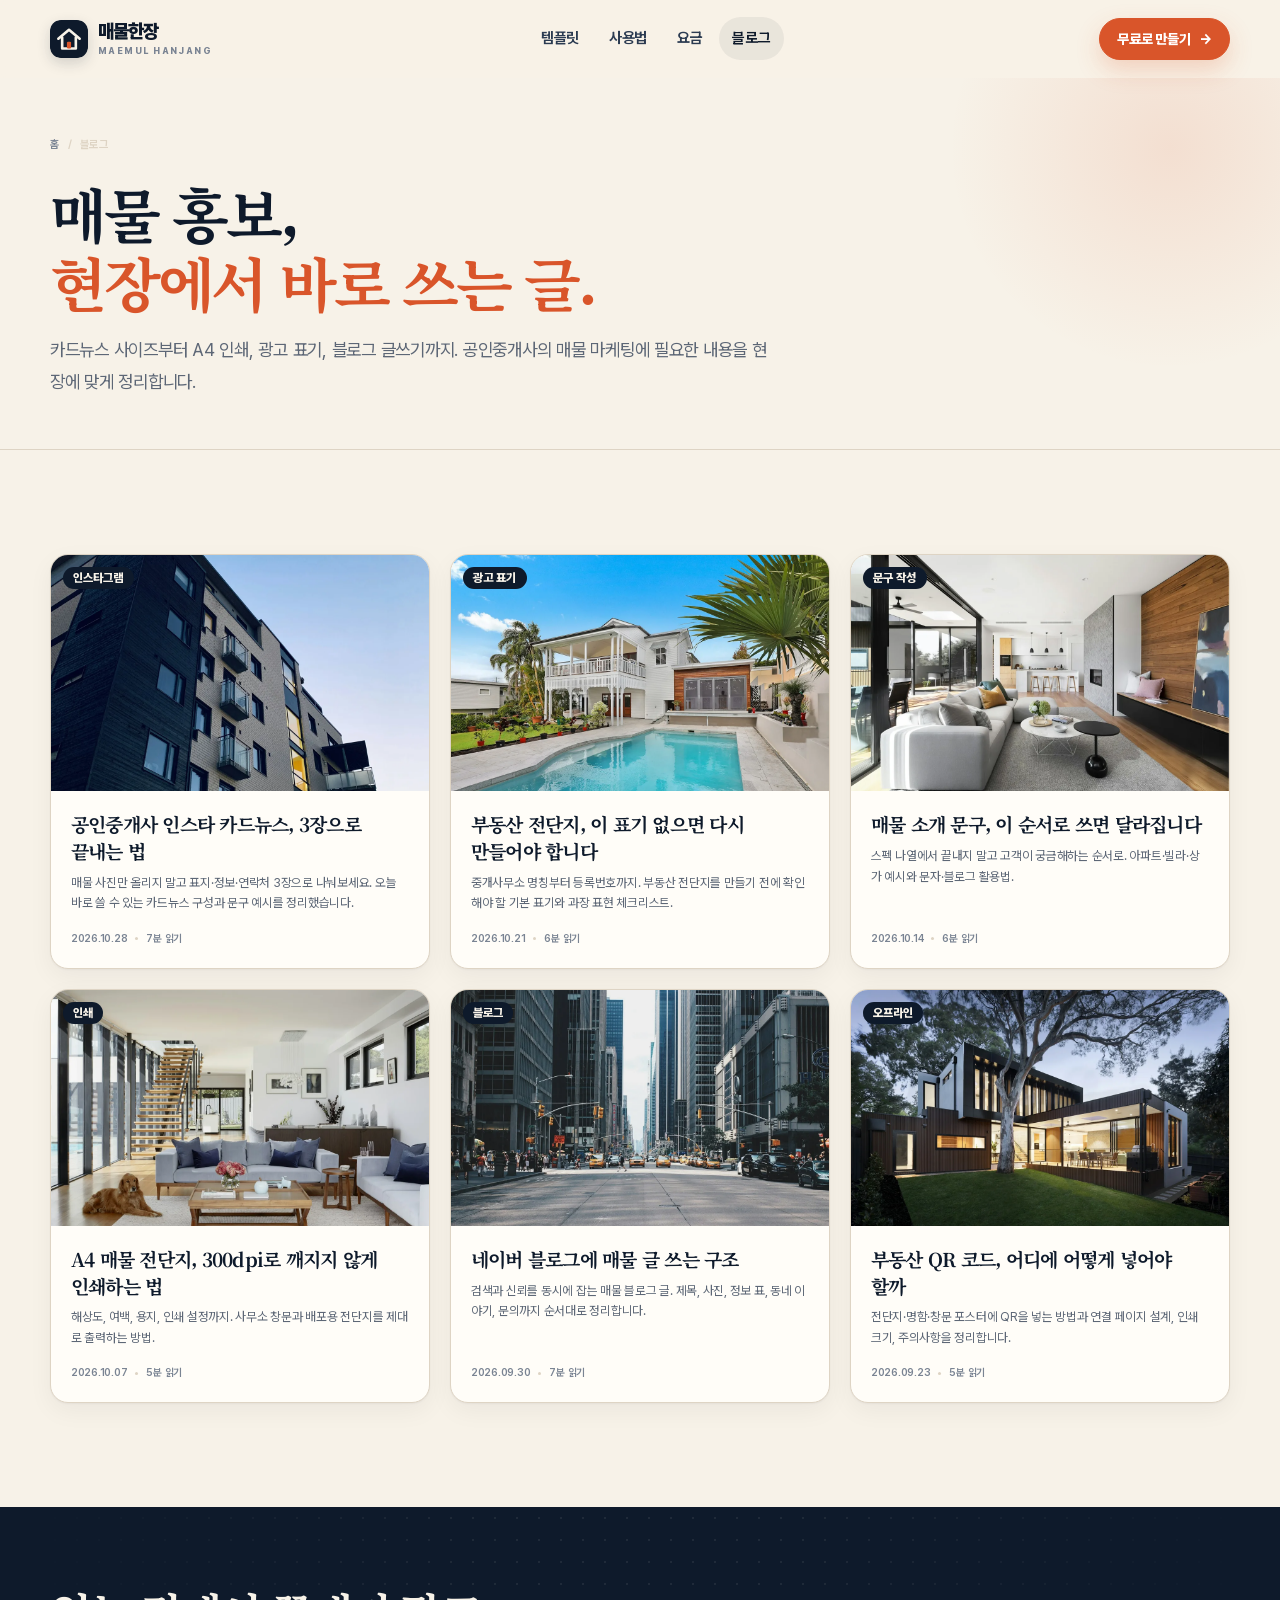
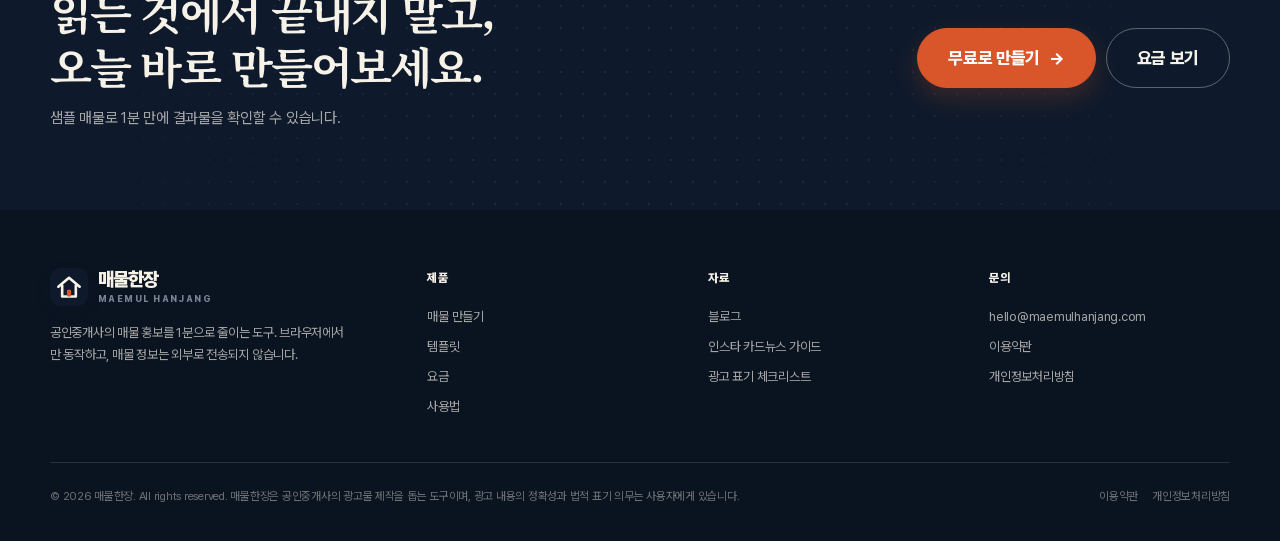
==== blog/index.html @ 99cc6ec6 "Launch Maemul Hanjang MVP: studio, templates, pricing, blog, operations" ====
<!DOCTYPE html>
<html lang="ko">
<head>
  <meta charset="utf-8">
  <meta name="viewport" content="width=device-width, initial-scale=1">
  <title>블로그 | 매물한장 — 매물 홍보·전단지·카드뉴스 가이드</title>
  <meta name="description" content="공인중개사를 위한 매물 카드뉴스, A4 전단지, 블로그 글쓰기, 광고 표기 가이드를 정리합니다.">
  <meta name="robots" content="index,follow">
  <link rel="canonical" href="https://maemulhanjang.com/blog/">
  <meta property="og:type" content="website">
  <meta property="og:locale" content="ko_KR">
  <meta property="og:site_name" content="매물한장">
  <meta property="og:title" content="블로그 | 매물한장 — 매물 홍보·전단지·카드뉴스 가이드">
  <meta property="og:description" content="공인중개사를 위한 매물 카드뉴스, A4 전단지, 블로그 글쓰기, 광고 표기 가이드를 정리합니다.">
  <meta property="og:url" content="https://maemulhanjang.com/blog/">
  <meta property="og:image" content="https://maemulhanjang.com/assets/img/og.png">
  <meta name="twitter:card" content="summary_large_image">
  <meta name="twitter:title" content="블로그 | 매물한장 — 매물 홍보·전단지·카드뉴스 가이드">
  <meta name="twitter:description" content="공인중개사를 위한 매물 카드뉴스, A4 전단지, 블로그 글쓰기, 광고 표기 가이드를 정리합니다.">
  <meta name="twitter:image" content="https://maemulhanjang.com/assets/img/og.png">
  <meta name="theme-color" content="#0e1a2b">
  <link rel="icon" href="../assets/img/favicon.svg" type="image/svg+xml">
  <link rel="preload" href="../assets/fonts/PretendardVariable.woff2" as="font" type="font/woff2" crossorigin>
  <link rel="preconnect" href="https://fonts.googleapis.com">
  <link rel="preconnect" href="https://fonts.gstatic.com" crossorigin>
  <link href="https://fonts.googleapis.com/css2?family=Noto+Serif+KR:wght@500;600;700;900&display=swap" rel="stylesheet">
  <link rel="stylesheet" href="../assets/css/site.css?v=20261105e">
</head>
<body>
  <a class="skip-link" href="#main">본문으로 바로가기</a>
  <header class="site-header">
    <div class="wrap nav">
      <a class="brand" href="../index.html" aria-label="매물한장 홈">
        <img class="brand-mark" src="../assets/img/logo-mark.svg" alt="" width="38" height="38">
        <span class="brand-word"><strong>매물한장</strong><span>MAEMUL HANJANG</span></span>
      </a>
      <nav class="nav-links" aria-label="주요 메뉴"><a href="../templates.html">템플릿</a>
<a href="../guide.html">사용법</a>
<a href="../pricing.html">요금</a>
<a href="../blog/index.html" aria-current="page">블로그</a></nav>
      <div class="nav-actions">
        <a class="btn btn-primary btn-sm" href="../app.html">무료로 만들기 <span class="arrow">→</span></a>
        <button class="nav-toggle" type="button" aria-label="메뉴 열기" aria-expanded="false" aria-controls="mobile-menu"><span></span><span></span></button>
      </div>
    </div>
  </header>
  <div class="mobile-menu" id="mobile-menu">
    <a href="../templates.html">템플릿 <span>→</span></a>
    <a href="../guide.html">사용법 <span>→</span></a>
    <a href="../pricing.html">요금 <span>→</span></a>
    <a href="../blog/index.html">블로그 <span>→</span></a>
    <a class="btn btn-primary" href="../app.html">무료로 만들기 <span class="arrow">→</span></a>
  </div>
  <main id="main">
    <section class="page-hero">
      <div class="wrap">
        <nav class="breadcrumbs" aria-label="현재 위치"><a href="../index.html">홈</a><span>/</span><span>블로그</span></nav>
        <h1>매물 홍보,<br><em>현장에서 바로 쓰는 글.</em></h1>
        <p class="lead">카드뉴스 사이즈부터 A4 인쇄, 광고 표기, 블로그 글쓰기까지. 공인중개사의 매물 마케팅에 필요한 내용을 현장에 맞게 정리합니다.</p>
      </div>
    </section>
    <section class="section">
      <div class="wrap">
        <div class="post-grid">
        <a class="post-card" href="realtor-instagram-cardnews.html">
          <div class="post-thumb">
            <img src="../assets/img/blog/apartment-1.webp" alt="공인중개사 인스타 카드뉴스, 3장으로 끝내는 법" loading="lazy">
            <span class="badge badge--ink">인스타그램</span>
          </div>
          <div class="post-body">
            <h2>공인중개사 인스타 카드뉴스, 3장으로 끝내는 법</h2>
            <p>매물 사진만 올리지 말고 표지·정보·연락처 3장으로 나눠보세요. 오늘 바로 쓸 수 있는 카드뉴스 구성과 문구 예시를 정리했습니다.</p>
            <div class="post-meta"><span>2026.10.28</span><i></i><span>7분 읽기</span></div>
          </div>
        </a>
        <a class="post-card" href="flyer-required-disclosures.html">
          <div class="post-thumb">
            <img src="../assets/img/blog/house-1.webp" alt="부동산 전단지, 이 표기 없으면 다시 만들어야 합니다" loading="lazy">
            <span class="badge badge--ink">광고 표기</span>
          </div>
          <div class="post-body">
            <h2>부동산 전단지, 이 표기 없으면 다시 만들어야 합니다</h2>
            <p>중개사무소 명칭부터 등록번호까지. 부동산 전단지를 만들기 전에 확인해야 할 기본 표기와 과장 표현 체크리스트.</p>
            <div class="post-meta"><span>2026.10.21</span><i></i><span>6분 읽기</span></div>
          </div>
        </a>
        <a class="post-card" href="listing-copy-guide.html">
          <div class="post-thumb">
            <img src="../assets/img/blog/bedroom-1.webp" alt="매물 소개 문구, 이 순서로 쓰면 달라집니다" loading="lazy">
            <span class="badge badge--ink">문구 작성</span>
          </div>
          <div class="post-body">
            <h2>매물 소개 문구, 이 순서로 쓰면 달라집니다</h2>
            <p>스펙 나열에서 끝내지 말고 고객이 궁금해하는 순서로. 아파트·빌라·상가 예시와 문자·블로그 활용법.</p>
            <div class="post-meta"><span>2026.10.14</span><i></i><span>6분 읽기</span></div>
          </div>
        </a>
        <a class="post-card" href="a4-flyer-print-guide.html">
          <div class="post-thumb">
            <img src="../assets/img/blog/kitchen-1.webp" alt="A4 매물 전단지, 300dpi로 깨지지 않게 인쇄하는 법" loading="lazy">
            <span class="badge badge--ink">인쇄</span>
          </div>
          <div class="post-body">
            <h2>A4 매물 전단지, 300dpi로 깨지지 않게 인쇄하는 법</h2>
            <p>해상도, 여백, 용지, 인쇄 설정까지. 사무소 창문과 배포용 전단지를 제대로 출력하는 방법.</p>
            <div class="post-meta"><span>2026.10.07</span><i></i><span>5분 읽기</span></div>
          </div>
        </a>
        <a class="post-card" href="naver-blog-listing-post.html">
          <div class="post-thumb">
            <img src="../assets/img/blog/city-1.webp" alt="네이버 블로그에 매물 글 쓰는 구조" loading="lazy">
            <span class="badge badge--ink">블로그</span>
          </div>
          <div class="post-body">
            <h2>네이버 블로그에 매물 글 쓰는 구조</h2>
            <p>검색과 신뢰를 동시에 잡는 매물 블로그 글. 제목, 사진, 정보 표, 동네 이야기, 문의까지 순서대로 정리합니다.</p>
            <div class="post-meta"><span>2026.09.30</span><i></i><span>7분 읽기</span></div>
          </div>
        </a>
        <a class="post-card" href="qr-code-real-estate.html">
          <div class="post-thumb">
            <img src="../assets/img/blog/living-1.webp" alt="부동산 QR 코드, 어디에 어떻게 넣어야 할까" loading="lazy">
            <span class="badge badge--ink">오프라인</span>
          </div>
          <div class="post-body">
            <h2>부동산 QR 코드, 어디에 어떻게 넣어야 할까</h2>
            <p>전단지·명함·창문 포스터에 QR을 넣는 방법과 연결 페이지 설계, 인쇄 크기, 주의사항을 정리합니다.</p>
            <div class="post-meta"><span>2026.09.23</span><i></i><span>5분 읽기</span></div>
          </div>
        </a>
        </div>
      </div>
    </section>
    <section class="cta-band">
      <div class="wrap cta-inner">
        <div><h2>읽는 것에서 끝내지 말고,<br>오늘 바로 만들어보세요.</h2><p>샘플 매물로 1분 만에 결과물을 확인할 수 있습니다.</p></div>
        <div class="cta-actions"><a class="btn btn-primary btn-lg" href="../app.html">무료로 만들기 <span class="arrow">→</span></a><a class="btn btn-outline-light btn-lg" href="../pricing.html">요금 보기</a></div>
      </div>
    </section>
  </main>
  <footer class="site-footer">
    <div class="wrap">
      <div class="footer-top">
        <div class="footer-brand">
          <a class="brand" href="../index.html" aria-label="매물한장 홈">
            <img class="brand-mark" src="../assets/img/logo-mark.svg" alt="" width="38" height="38">
            <span class="brand-word"><strong style="color:var(--paper)">매물한장</strong><span>MAEMUL HANJANG</span></span>
          </a>
          <p>공인중개사의 매물 홍보를 1분으로 줄이는 도구. 브라우저에서만 동작하고, 매물 정보는 외부로 전송되지 않습니다.</p>
        </div>
        <div class="footer-col"><h4>제품</h4><a href="../app.html">매물 만들기</a><a href="../templates.html">템플릿</a><a href="../pricing.html">요금</a><a href="../guide.html">사용법</a></div>
        <div class="footer-col"><h4>자료</h4><a href="../blog/index.html">블로그</a><a href="../blog/realtor-instagram-cardnews.html">인스타 카드뉴스 가이드</a><a href="../blog/flyer-required-disclosures.html">광고 표기 체크리스트</a></div>
        <div class="footer-col"><h4>문의</h4><a href="mailto:hello@maemulhanjang.com" data-contact-email data-contact-text>hello@maemulhanjang.com</a><a href="../legal/terms.html">이용약관</a><a href="../legal/privacy.html">개인정보처리방침</a></div>
      </div>
      <div class="footer-bottom">
        <p>© <span data-year>2026</span> 매물한장. All rights reserved. 매물한장은 공인중개사의 광고물 제작을 돕는 도구이며, 광고 내용의 정확성과 법적 표기 의무는 사용자에게 있습니다.</p>
        <div class="footer-legal"><a href="../legal/terms.html">이용약관</a><a href="../legal/privacy.html">개인정보처리방침</a></div>
      </div>
    </div>
  </footer>
  <script src="../assets/js/config.js?v=20261105e"></script>
  <script src="../assets/js/common.js?v=20261105e"></script>
  <script type="application/ld+json">{"@context": "https://schema.org", "@type": "Blog", "name": "매물한장 블로그", "url": "https://maemulhanjang.com/blog/", "description": "공인중개사를 위한 매물 홍보·전단지·카드뉴스·블로그 마케팅 가이드"}</script>
</body>
</html>
---- assets/css/site.css ----
/* ==========================================================================
   매물한장 — site design system
   ========================================================================== */

@font-face {
  font-family: "Pretendard";
  src: url("../fonts/PretendardVariable.woff2") format("woff2");
  font-weight: 45 920;
  font-style: normal;
  font-display: swap;
}

:root {
  --paper: #f7f2e8;
  --paper-2: #efe7d8;
  --paper-3: #e7dcc9;
  --ink: #0e1a2b;
  --ink-2: #1b2a3e;
  --ink-3: #2b3b51;
  --muted: #5d6776;
  --muted-2: #7a8493;
  --line: #ded4c4;
  --line-dark: rgba(255, 255, 255, 0.14);
  --white: #fffdf8;
  --accent: #d9552a;
  --accent-dark: #b83f1a;
  --accent-soft: #f6d9cc;
  --gold: #c99a3e;
  --green: #2f5d50;
  --blue: #2f5d8c;
  --radius: 18px;
  --radius-lg: 28px;
  --shadow-sm: 0 1px 2px rgba(14, 26, 43, 0.04), 0 8px 24px rgba(14, 26, 43, 0.05);
  --shadow-md: 0 18px 50px rgba(14, 26, 43, 0.1);
  --shadow-lg: 0 30px 80px rgba(14, 26, 43, 0.18);
  --font-sans: Pretendard, -apple-system, BlinkMacSystemFont, "Malgun Gothic",
    "Apple SD Gothic Neo", "Segoe UI", sans-serif;
  --font-serif: "Noto Serif KR", "Nanum Myeongjo", "AppleMyungjo", "Batang", serif;
  --wrap: 1180px;
  --nav-h: 78px;
}

*,
*::before,
*::after {
  box-sizing: border-box;
}

html {
  scroll-behavior: smooth;
  -webkit-text-size-adjust: 100%;
}

body {
  margin: 0;
  background: var(--paper);
  color: var(--ink);
  font-family: var(--font-sans);
  font-size: 17px;
  line-height: 1.7;
  letter-spacing: -0.015em;
  -webkit-font-smoothing: antialiased;
  text-rendering: optimizeLegibility;
}

body.no-scroll {
  overflow: hidden;
}

img,
svg {
  display: block;
  max-width: 100%;
}

a {
  color: inherit;
  text-decoration: none;
}

button,
input,
select,
textarea {
  font: inherit;
  color: inherit;
}

button {
  cursor: pointer;
}

h1,
h2,
h3,
h4,
p,
ul,
ol,
figure {
  margin: 0;
}

ul,
ol {
  padding: 0;
  list-style: none;
}

::selection {
  background: var(--ink);
  color: var(--paper);
}

:focus-visible {
  outline: 3px solid var(--accent);
  outline-offset: 3px;
}

.skip-link {
  position: absolute;
  left: 16px;
  top: -100px;
  z-index: 999;
  padding: 12px 18px;
  background: var(--ink);
  color: var(--white);
  border-radius: 999px;
}

.skip-link:focus {
  top: 16px;
}

/* --------------------------------------------------------------------------
   Layout
   -------------------------------------------------------------------------- */

.wrap {
  width: min(calc(100% - 48px), var(--wrap));
  margin-inline: auto;
}

.section {
  padding: 104px 0;
  position: relative;
}

.section--tight {
  padding: 72px 0;
}

.section--white {
  background: var(--white);
  border-block: 1px solid var(--line);
}

.section--ink {
  background: var(--ink);
  color: var(--paper);
}

.section--paper2 {
  background: var(--paper-2);
}

.section-head {
  max-width: 760px;
  margin-bottom: 54px;
}

.section-head--center {
  margin-inline: auto;
  text-align: center;
}

.kicker {
  display: inline-flex;
  align-items: center;
  gap: 9px;
  margin-bottom: 18px;
  color: var(--accent);
  font-size: 13px;
  font-weight: 800;
  letter-spacing: 0.14em;
  text-transform: uppercase;
}

.kicker::before {
  content: "";
  width: 22px;
  height: 2px;
  background: currentColor;
}

.section--ink .kicker {
  color: #f0a07e;
}

.display {
  font-family: var(--font-serif);
  font-size: clamp(34px, 4vw, 52px);
  font-weight: 700;
  line-height: 1.22;
  letter-spacing: -0.045em;
}

.display em {
  color: var(--accent);
  font-style: normal;
}

.section--ink .display em {
  color: #f0a07e;
}

.lead {
  margin-top: 20px;
  color: var(--muted);
  font-size: clamp(16px, 1.4vw, 19px);
  line-height: 1.75;
}

.section--ink .lead {
  color: rgba(247, 242, 232, 0.72);
}

.micro {
  font-size: 13px;
  color: var(--muted-2);
  line-height: 1.6;
}

/* --------------------------------------------------------------------------
   Buttons & badges
   -------------------------------------------------------------------------- */

.btn {
  display: inline-flex;
  align-items: center;
  justify-content: center;
  gap: 9px;
  min-height: 52px;
  padding: 0 24px;
  border: 1.5px solid transparent;
  border-radius: 999px;
  background: transparent;
  color: var(--ink);
  font-size: 16px;
  font-weight: 800;
  letter-spacing: -0.02em;
  line-height: 1;
  transition: transform 0.18s ease, background 0.18s ease, border-color 0.18s ease,
    color 0.18s ease, box-shadow 0.18s ease;
  white-space: nowrap;
}

.btn:hover {
  transform: translateY(-2px);
}

.btn:active {
  transform: translateY(0);
}

.btn-primary {
  background: var(--accent);
  border-color: var(--accent);
  color: #fff;
  box-shadow: 0 10px 24px rgba(217, 85, 42, 0.22);
}

.btn-primary:hover {
  background: var(--accent-dark);
  border-color: var(--accent-dark);
  box-shadow: 0 14px 30px rgba(217, 85, 42, 0.28);
}

.btn-dark {
  background: var(--ink);
  border-color: var(--ink);
  color: var(--paper);
}

.btn-dark:hover {
  background: var(--ink-3);
  border-color: var(--ink-3);
}

.btn-ghost {
  border-color: var(--line);
  background: rgba(255, 253, 248, 0.5);
}

.btn-ghost:hover {
  border-color: var(--ink);
  background: var(--white);
}

.btn-light {
  background: var(--paper);
  border-color: var(--paper);
  color: var(--ink);
}

.btn-outline-light {
  border-color: rgba(247, 242, 232, 0.34);
  color: var(--paper);
}

.btn-outline-light:hover {
  border-color: var(--paper);
  background: rgba(247, 242, 232, 0.08);
}

.btn-sm {
  min-height: 42px;
  padding: 0 17px;
  font-size: 14px;
}

.btn-lg {
  min-height: 60px;
  padding: 0 30px;
  font-size: 17px;
}

.btn .arrow {
  transition: transform 0.18s ease;
}

.btn:hover .arrow {
  transform: translateX(3px);
}

.btn[disabled],
.btn.is-disabled {
  opacity: 0.48;
  pointer-events: none;
}

.badge {
  display: inline-flex;
  align-items: center;
  gap: 6px;
  padding: 5px 10px;
  border-radius: 999px;
  background: var(--paper-2);
  color: var(--ink-3);
  font-size: 12px;
  font-weight: 800;
  letter-spacing: 0.01em;
  line-height: 1;
}

.badge--accent {
  background: var(--accent-soft);
  color: var(--accent-dark);
}

.badge--ink {
  background: var(--ink);
  color: var(--paper);
}

.badge--outline {
  background: transparent;
  border: 1px solid var(--line);
  color: var(--muted);
}

.badge--pro {
  background: linear-gradient(135deg, #f3c77a, #d99a2b);
  color: #3a2503;
}

.chip-toggle {
  padding: 7px 13px;
  border: 1px solid var(--line);
  border-radius: 999px;
  background: var(--white);
  color: var(--muted);
  font-size: 12.5px;
  font-weight: 700;
  line-height: 1.2;
  transition: border-color 0.15s ease, background 0.15s ease, color 0.15s ease;
}

.chip-toggle:hover {
  border-color: var(--ink);
  color: var(--ink);
}

.chip-toggle.is-active {
  border-color: var(--ink);
  background: var(--ink);
  color: var(--paper);
}

/* --------------------------------------------------------------------------
   Header / nav
   -------------------------------------------------------------------------- */

.site-header {
  position: sticky;
  top: 0;
  z-index: 100;
  height: var(--nav-h);
  background: rgba(247, 242, 232, 0.88);
  border-bottom: 1px solid transparent;
  backdrop-filter: saturate(160%) blur(14px);
  -webkit-backdrop-filter: saturate(160%) blur(14px);
  transition: border-color 0.2s ease, background 0.2s ease;
}

.site-header.is-scrolled {
  border-bottom-color: var(--line);
  background: rgba(247, 242, 232, 0.96);
}

.nav {
  display: flex;
  align-items: center;
  justify-content: space-between;
  height: 100%;
  gap: 24px;
}

.brand {
  display: inline-flex;
  align-items: center;
  gap: 10px;
  flex: none;
}

.brand-mark {
  width: 38px;
  height: 38px;
  border-radius: 11px;
  box-shadow: 0 5px 14px rgba(14, 26, 43, 0.16);
}

.brand-word {
  display: flex;
  flex-direction: column;
  line-height: 1;
}

.brand-word strong {
  font-size: 19px;
  font-weight: 900;
  letter-spacing: -0.055em;
}

.brand-word span {
  margin-top: 5px;
  color: var(--muted-2);
  font-size: 9px;
  font-weight: 800;
  letter-spacing: 0.16em;
  text-transform: uppercase;
}

.nav-links {
  display: flex;
  align-items: center;
  gap: 4px;
}

.nav-links a {
  padding: 9px 13px;
  border-radius: 999px;
  color: var(--ink-3);
  font-size: 15px;
  font-weight: 650;
  letter-spacing: -0.02em;
  transition: background 0.16s ease, color 0.16s ease;
}

.nav-links a:hover {
  background: rgba(14, 26, 43, 0.06);
}

.nav-links a[aria-current="page"] {
  background: rgba(14, 26, 43, 0.06);
  color: var(--ink);
}

.nav-actions {
  display: flex;
  align-items: center;
  gap: 10px;
}

.nav-toggle {
  display: none;
  width: 42px;
  height: 42px;
  border: 1px solid var(--line);
  border-radius: 50%;
  background: transparent;
}

.nav-toggle span {
  display: block;
  width: 17px;
  height: 2px;
  margin: 4px auto;
  background: var(--ink);
  border-radius: 2px;
}

.mobile-menu {
  display: none;
}

/* --------------------------------------------------------------------------
   Hero
   -------------------------------------------------------------------------- */

.hero {
  position: relative;
  overflow: hidden;
  padding: 82px 0 94px;
}

.hero::before {
  content: "";
  position: absolute;
  top: -180px;
  right: -120px;
  width: 620px;
  height: 620px;
  border-radius: 50%;
  background: radial-gradient(circle, rgba(217, 85, 42, 0.15), transparent 68%);
  pointer-events: none;
}

.hero::after {
  content: "";
  position: absolute;
  left: -160px;
  bottom: -220px;
  width: 520px;
  height: 520px;
  border-radius: 50%;
  background: radial-gradient(circle, rgba(201, 154, 62, 0.13), transparent 68%);
  pointer-events: none;
}

.hero-grid {
  position: relative;
  z-index: 1;
  display: grid;
  grid-template-columns: 1.08fr 0.92fr;
  gap: 50px;
  align-items: center;
}

.hero-copy {
  max-width: 620px;
}

.hero-badge {
  display: inline-flex;
  align-items: center;
  gap: 9px;
  margin-bottom: 26px;
  padding: 7px 12px 7px 8px;
  border: 1px solid var(--line);
  border-radius: 999px;
  background: rgba(255, 253, 248, 0.68);
  color: var(--ink-3);
  font-size: 13px;
  font-weight: 700;
}

.hero-badge .dot {
  width: 22px;
  height: 22px;
  display: grid;
  place-items: center;
  border-radius: 50%;
  background: var(--accent);
  color: #fff;
  font-size: 11px;
  font-weight: 900;
}

.hero h1 {
  font-family: var(--font-serif);
  font-size: clamp(42px, 4.5vw, 60px);
  font-weight: 700;
  line-height: 1.16;
  letter-spacing: -0.06em;
  word-break: keep-all;
}

.hero h1 em {
  color: var(--accent);
  font-style: normal;
  position: relative;
  white-space: nowrap;
}

.hero h1 em::after {
  content: "";
  position: absolute;
  left: 0;
  right: 0;
  bottom: 0.04em;
  height: 0.16em;
  background: rgba(217, 85, 42, 0.18);
  z-index: -1;
}

.hero .lead {
  max-width: 540px;
  margin-top: 26px;
  font-size: clamp(16px, 1.35vw, 19px);
}

.hero-actions {
  display: flex;
  flex-wrap: wrap;
  gap: 11px;
  margin-top: 34px;
}

.hero-points {
  display: flex;
  flex-wrap: wrap;
  gap: 8px 20px;
  margin-top: 24px;
  color: var(--muted);
  font-size: 13px;
  font-weight: 600;
}

.hero-points li {
  display: inline-flex;
  align-items: center;
  gap: 7px;
}

.hero-points li::before {
  content: "✓";
  color: var(--green);
  font-weight: 900;
}

.hero-visual {
  position: relative;
  min-height: 590px;
}

.hero-stage {
  position: absolute;
  inset: 0;
  perspective: 1400px;
}

.mock {
  position: absolute;
  overflow: hidden;
  border-radius: 14px;
  background: var(--ink);
  color: #fff;
  box-shadow: var(--shadow-lg);
  transform-origin: center;
}

.mock img {
  position: absolute;
  inset: 0;
  width: 100%;
  height: 100%;
  object-fit: cover;
}

.mock::after {
  content: "";
  position: absolute;
  inset: 0;
  background: linear-gradient(180deg, rgba(4, 12, 24, 0.35) 0%, transparent 32%, rgba(4, 12, 24, 0.86) 100%);
}

.mock.is-real::after {
  display: none;
}

.mock-content {
  position: absolute;
  left: 9%;
  right: 9%;
  bottom: 8%;
  z-index: 2;
}

.mock-badge {
  display: inline-block;
  margin-bottom: 12px;
  padding: 5px 10px;
  border-radius: 999px;
  background: #fff;
  color: var(--ink);
  font-size: 10px;
  font-weight: 900;
}

.mock-eyebrow {
  margin-bottom: 6px;
  color: #f2bd63;
  font-size: 10px;
  font-weight: 800;
  letter-spacing: 0.03em;
}

.mock-title {
  font-family: var(--font-serif);
  font-size: 25px;
  font-weight: 700;
  line-height: 1.2;
  letter-spacing: -0.05em;
}

.mock-price {
  margin-top: 10px;
  font-size: 22px;
  font-weight: 900;
  letter-spacing: -0.05em;
}

.mock-meta {
  margin-top: 8px;
  color: rgba(255, 255, 255, 0.72);
  font-size: 9px;
  font-weight: 600;
}

.mock--cover {
  width: 320px;
  height: 400px;
  left: 4%;
  top: 18px;
  transform: rotate(-6deg);
  z-index: 2;
}

.mock--detail {
  width: 280px;
  height: 350px;
  right: 0;
  top: 158px;
  transform: rotate(5deg);
  z-index: 3;
  background: var(--paper);
  color: var(--ink);
}

.mock--detail::after {
  display: none;
}

.mock--detail .mock-photo {
  height: 48%;
  position: relative;
}

.mock--detail .mock-photo img {
  position: absolute;
  inset: 0;
  width: 100%;
  height: 100%;
  object-fit: cover;
}

.mock--detail .mock-panel {
  padding: 17px 18px;
}

.mock--detail .mock-panel strong {
  display: block;
  font-family: var(--font-serif);
  font-size: 18px;
  line-height: 1.28;
  letter-spacing: -0.05em;
}

.mock-specs {
  display: flex;
  flex-wrap: wrap;
  gap: 4px;
  margin-top: 11px;
}

.mock-specs span {
  padding: 3px 6px;
  border: 1px solid var(--line);
  border-radius: 4px;
  color: var(--muted);
  font-size: 7px;
  font-weight: 700;
}

.mock--flyer {
  width: 190px;
  height: 268px;
  left: -16px;
  bottom: 6px;
  transform: rotate(-4deg);
  z-index: 1;
  border-radius: 5px;
  background: var(--white);
  color: var(--ink);
}

.mock--flyer::after {
  display: none;
}

.mock--flyer .flyer-top {
  height: 47%;
  position: relative;
  overflow: hidden;
}

.mock--flyer .flyer-top img {
  width: 100%;
  height: 100%;
  object-fit: cover;
}

.mock--flyer .flyer-body {
  padding: 11px 12px;
}

.mock--flyer .flyer-body b {
  display: block;
  font-family: var(--font-serif);
  font-size: 13px;
  line-height: 1.25;
  letter-spacing: -0.05em;
}

.mock--flyer .flyer-body small {
  display: block;
  margin-top: 5px;
  color: var(--muted);
  font-size: 7px;
  font-weight: 700;
}

.mock--flyer .flyer-qr {
  position: absolute;
  right: 10px;
  bottom: 10px;
  width: 26px;
  height: 26px;
  background: #fff;
  padding: 2px;
}

.hero-sticker {
  position: absolute;
  z-index: 5;
  display: flex;
  align-items: center;
  gap: 9px;
  padding: 11px 15px;
  border-radius: 12px;
  background: var(--white);
  box-shadow: var(--shadow-md);
  font-size: 12px;
  font-weight: 800;
  letter-spacing: -0.02em;
}

.hero-sticker .ico {
  display: grid;
  place-items: center;
  width: 28px;
  height: 28px;
  border-radius: 8px;
  background: var(--ink);
  color: var(--paper);
  font-size: 13px;
}

.hero-sticker--one {
  left: -8px;
  top: 8px;
  transform: rotate(-3deg);
}

.hero-sticker--two {
  right: -6px;
  bottom: 4px;
  transform: rotate(2deg);
}

.hero-sticker--three {
  left: 0;
  bottom: 28px;
  transform: rotate(2deg);
}

.hero-sticker small {
  display: block;
  color: var(--muted-2);
  font-size: 9px;
  font-weight: 700;
  margin-top: 2px;
}

/* --------------------------------------------------------------------------
   Trust strip
   -------------------------------------------------------------------------- */

.trust {
  border-block: 1px solid var(--line);
  background: var(--white);
}

.trust-inner {
  display: grid;
  grid-template-columns: repeat(4, 1fr);
  min-height: 84px;
}

.trust-item {
  display: flex;
  align-items: center;
  justify-content: center;
  gap: 10px;
  padding: 16px;
  border-left: 1px solid var(--line);
  color: var(--muted);
  font-size: 13px;
  font-weight: 700;
  text-align: center;
}

.trust-item:first-child {
  border-left: 0;
}

.trust-item b {
  color: var(--ink);
  font-weight: 900;
}

/* --------------------------------------------------------------------------
   Cards / grids
   -------------------------------------------------------------------------- */

.grid {
  display: grid;
  gap: 18px;
}

.grid-3 {
  grid-template-columns: repeat(3, 1fr);
}

.grid-2 {
  grid-template-columns: repeat(2, 1fr);
}

.grid-4 {
  grid-template-columns: repeat(4, 1fr);
}

.card {
  padding: 30px;
  border: 1px solid var(--line);
  border-radius: var(--radius);
  background: var(--white);
  box-shadow: var(--shadow-sm);
}

.card--flat {
  box-shadow: none;
}

.card--dark {
  background: var(--ink);
  border-color: var(--ink);
  color: var(--paper);
}

.icon-box {
  display: grid;
  place-items: center;
  width: 46px;
  height: 46px;
  margin-bottom: 18px;
  border-radius: 13px;
  background: var(--paper-2);
  color: var(--ink);
}

.icon-box svg {
  width: 22px;
  height: 22px;
}

.card h3 {
  font-size: 19px;
  font-weight: 850;
  letter-spacing: -0.035em;
  line-height: 1.4;
}

.card p {
  margin-top: 9px;
  color: var(--muted);
  font-size: 14.5px;
  line-height: 1.7;
}

.card--dark p {
  color: rgba(247, 242, 232, 0.68);
}

.problem-grid {
  display: grid;
  grid-template-columns: repeat(3, 1fr);
  gap: 0;
  border-block: 1px solid var(--line);
}

.problem {
  padding: 38px 34px 42px;
  border-left: 1px solid var(--line);
}

.problem:first-child {
  border-left: 0;
  padding-left: 0;
}

.problem:last-child {
  padding-right: 0;
}

.problem-num {
  display: block;
  margin-bottom: 22px;
  color: var(--accent);
  font-family: var(--font-serif);
  font-size: 13px;
  font-weight: 700;
  letter-spacing: 0.12em;
}

.problem h3 {
  font-family: var(--font-serif);
  font-size: clamp(21px, 2vw, 27px);
  font-weight: 700;
  line-height: 1.4;
  letter-spacing: -0.04em;
}

.problem p {
  margin-top: 12px;
  color: var(--muted);
  font-size: 14.5px;
  line-height: 1.75;
}

/* Steps */

.steps {
  display: grid;
  grid-template-columns: repeat(3, 1fr);
  gap: 22px;
  counter-reset: step;
}

.step {
  position: relative;
  padding: 34px 30px 32px;
  border: 1px solid var(--line);
  border-radius: var(--radius);
  background: rgba(255, 253, 248, 0.64);
}

.step::before {
  counter-increment: step;
  content: "0" counter(step);
  display: block;
  margin-bottom: 42px;
  color: var(--accent);
  font-family: var(--font-serif);
  font-size: 14px;
  font-weight: 700;
  letter-spacing: 0.1em;
}

.step h3 {
  font-size: 20px;
  font-weight: 850;
  letter-spacing: -0.04em;
}

.step p {
  margin-top: 9px;
  color: var(--muted);
  font-size: 14.5px;
}

.step-art {
  position: absolute;
  top: 26px;
  right: 26px;
  width: 54px;
  height: 54px;
  opacity: 0.9;
}

/* Template gallery */

.template-grid {
  display: grid;
  grid-template-columns: repeat(3, 1fr);
  gap: 22px;
}

.template-card {
  display: block;
  border-radius: var(--radius);
  overflow: hidden;
  background: var(--white);
  border: 1px solid var(--line);
  box-shadow: var(--shadow-sm);
  transition: transform 0.22s ease, box-shadow 0.22s ease;
}

.template-card:hover {
  transform: translateY(-5px);
  box-shadow: var(--shadow-md);
}

.template-thumb {
  position: relative;
  aspect-ratio: 4 / 5;
  overflow: hidden;
  background: var(--ink);
}

.template-thumb img {
  width: 100%;
  height: 100%;
  object-fit: cover;
  transition: transform 0.4s ease;
}

.template-card:hover .template-thumb img {
  transform: scale(1.035);
}

.template-thumb::after {
  display: none;
}

.template-tags {
  position: absolute;
  left: 14px;
  top: 14px;
  z-index: 2;
  display: flex;
  gap: 6px;
}

.template-meta {
  position: absolute;
  left: 18px;
  right: 18px;
  bottom: 16px;
  z-index: 2;
  color: #fff;
}

.template-meta strong {
  display: block;
  font-family: var(--font-serif);
  font-size: 17px;
  letter-spacing: -0.03em;
}

.template-meta span {
  display: block;
  margin-top: 3px;
  color: rgba(255, 255, 255, 0.68);
  font-size: 11px;
  font-weight: 600;
}

.template-info {
  display: flex;
  align-items: center;
  justify-content: space-between;
  padding: 15px 18px;
}

.template-info strong {
  font-size: 14px;
  font-weight: 800;
}

.template-info span {
  color: var(--muted-2);
  font-size: 11px;
  font-weight: 700;
}

/* --------------------------------------------------------------------------
   Pricing
   -------------------------------------------------------------------------- */

.pricing-grid {
  display: grid;
  grid-template-columns: 0.92fr 1.08fr;
  gap: 22px;
  align-items: stretch;
  max-width: 940px;
  margin-inline: auto;
}

.price-card {
  position: relative;
  display: flex;
  flex-direction: column;
  padding: 36px 34px;
  border: 1px solid var(--line);
  border-radius: var(--radius-lg);
  background: var(--white);
  box-shadow: var(--shadow-sm);
}

.price-card--pro {
  background: var(--ink);
  border-color: var(--ink);
  color: var(--paper);
  box-shadow: var(--shadow-lg);
  overflow: hidden;
}

.price-card--pro::before {
  content: "";
  position: absolute;
  right: -120px;
  top: -140px;
  width: 340px;
  height: 340px;
  border-radius: 50%;
  background: radial-gradient(circle, rgba(217, 85, 42, 0.38), transparent 68%);
  pointer-events: none;
}

.price-plan {
  display: flex;
  align-items: center;
  justify-content: space-between;
  gap: 10px;
  margin-bottom: 22px;
}

.price-plan h3 {
  font-size: 17px;
  font-weight: 850;
  letter-spacing: -0.03em;
}

.price-amount {
  display: flex;
  align-items: baseline;
  flex-wrap: wrap;
  gap: 7px;
  margin-bottom: 6px;
}

.price-amount strong {
  flex: 0 0 auto;
  font-family: var(--font-serif);
  font-size: clamp(38px, 4vw, 52px);
  font-weight: 700;
  letter-spacing: -0.05em;
  line-height: 1;
  white-space: nowrap;
}

.price-amount > span {
  color: var(--muted);
  font-size: 14px;
  font-weight: 700;
}

.price-card--pro .price-amount > span {
  color: rgba(247, 242, 232, 0.6);
}

.price-note {
  color: var(--muted-2);
  font-size: 12px;
  font-weight: 600;
}

.price-card--pro .price-note {
  color: rgba(247, 242, 232, 0.52);
}

.price-list {
  display: grid;
  gap: 11px;
  margin: 28px 0 32px;
  font-size: 14px;
  font-weight: 600;
}

.price-list li {
  display: flex;
  align-items: flex-start;
  gap: 9px;
  color: var(--ink-3);
}

.price-card--pro .price-list li {
  color: rgba(247, 242, 232, 0.82);
}

.price-list li::before {
  content: "✓";
  flex: none;
  display: grid;
  place-items: center;
  width: 18px;
  height: 18px;
  margin-top: 2px;
  border-radius: 50%;
  background: var(--paper-2);
  color: var(--green);
  font-size: 10px;
  font-weight: 900;
}

.price-card--pro .price-list li::before {
  background: rgba(247, 242, 232, 0.12);
  color: #f2bd63;
}

.price-list li.is-off {
  color: var(--muted-2);
  text-decoration: line-through;
  opacity: 0.55;
}

.price-list li.is-off::before {
  content: "–";
  background: transparent;
  color: var(--muted-2);
}

.price-card .btn {
  margin-top: auto;
  width: 100%;
}

.price-foot {
  margin-top: 14px;
  text-align: center;
  color: var(--muted-2);
  font-size: 11px;
  font-weight: 600;
}

.price-card--pro .price-foot {
  color: rgba(247, 242, 232, 0.5);
}

.launch-strip {
  display: flex;
  align-items: center;
  justify-content: space-between;
  gap: 18px;
  max-width: 940px;
  margin: 0 auto 22px;
  padding: 13px 20px;
  border: 1px dashed rgba(217, 85, 42, 0.45);
  border-radius: 12px;
  background: rgba(246, 217, 204, 0.35);
  color: var(--accent-dark);
  font-size: 13px;
  font-weight: 800;
}

.launch-strip span {
  color: var(--muted);
  font-weight: 600;
}

/* --------------------------------------------------------------------------
   FAQ
   -------------------------------------------------------------------------- */

.faq {
  max-width: 820px;
  margin-inline: auto;
  border-top: 1px solid var(--line);
}

.faq details {
  border-bottom: 1px solid var(--line);
}

.faq summary {
  display: flex;
  align-items: center;
  justify-content: space-between;
  gap: 20px;
  padding: 23px 2px;
  font-size: 16px;
  font-weight: 800;
  letter-spacing: -0.03em;
  list-style: none;
  cursor: pointer;
}

.faq summary::-webkit-details-marker {
  display: none;
}

.faq summary::after {
  content: "+";
  flex: none;
  display: grid;
  place-items: center;
  width: 26px;
  height: 26px;
  border: 1px solid var(--line);
  border-radius: 50%;
  color: var(--muted);
  font-size: 16px;
  font-weight: 500;
  transition: transform 0.2s ease, background 0.2s ease;
}

.faq details[open] summary::after {
  content: "−";
  background: var(--ink);
  border-color: var(--ink);
  color: var(--paper);
}

.faq .answer {
  padding: 0 44px 24px 2px;
  color: var(--muted);
  font-size: 14.5px;
  line-height: 1.8;
}

.faq .answer a {
  color: var(--accent-dark);
  font-weight: 700;
  text-decoration: underline;
  text-underline-offset: 3px;
}

/* --------------------------------------------------------------------------
   CTA band
   -------------------------------------------------------------------------- */

.cta-band {
  position: relative;
  overflow: hidden;
  padding: 78px 0;
  background: var(--ink);
  color: var(--paper);
}

.cta-band::before {
  content: "";
  position: absolute;
  inset: 0;
  background-image: radial-gradient(rgba(247, 242, 232, 0.08) 1px, transparent 1px);
  background-size: 22px 22px;
  mask-image: linear-gradient(90deg, transparent, #000 40%, #000 60%, transparent);
  pointer-events: none;
}

.cta-inner {
  position: relative;
  z-index: 1;
  display: flex;
  align-items: center;
  justify-content: space-between;
  gap: 36px;
}

.cta-inner h2 {
  font-family: var(--font-serif);
  font-size: clamp(30px, 3.4vw, 46px);
  font-weight: 700;
  line-height: 1.24;
  letter-spacing: -0.05em;
}

.cta-inner p {
  margin-top: 13px;
  color: rgba(247, 242, 232, 0.66);
  font-size: 15px;
}

.cta-actions {
  display: flex;
  gap: 10px;
  flex: none;
  flex-wrap: wrap;
}

/* --------------------------------------------------------------------------
   Footer
   -------------------------------------------------------------------------- */

.site-footer {
  padding: 58px 0 34px;
  background: #0a1421;
  color: rgba(247, 242, 232, 0.66);
  font-size: 13px;
}

.footer-top {
  display: grid;
  grid-template-columns: 1.4fr 1fr 1fr 1fr;
  gap: 40px;
  padding-bottom: 40px;
  border-bottom: 1px solid rgba(247, 242, 232, 0.12);
}

.footer-brand .brand {
  margin-bottom: 16px;
}

.footer-brand p {
  max-width: 300px;
  line-height: 1.7;
}

.footer-col h4 {
  margin-bottom: 14px;
  color: var(--paper);
  font-size: 12px;
  font-weight: 800;
  letter-spacing: 0.08em;
  text-transform: uppercase;
}

.footer-col a {
  display: block;
  padding: 4px 0;
  transition: color 0.16s ease;
}

.footer-col a:hover {
  color: var(--paper);
}

.footer-bottom {
  display: flex;
  justify-content: space-between;
  gap: 24px;
  padding-top: 24px;
  color: rgba(247, 242, 232, 0.42);
  font-size: 11.5px;
  line-height: 1.7;
}

.footer-bottom p {
  max-width: 780px;
}

.footer-legal {
  display: flex;
  gap: 14px;
  flex: none;
}

.footer-legal a:hover {
  color: var(--paper);
}

/* --------------------------------------------------------------------------
   Sub pages
   -------------------------------------------------------------------------- */

.page-hero {
  position: relative;
  overflow: hidden;
  padding: 58px 0 52px;
  border-bottom: 1px solid var(--line);
}

.page-hero::after {
  content: "";
  position: absolute;
  right: -120px;
  top: -160px;
  width: 460px;
  height: 460px;
  border-radius: 50%;
  background: radial-gradient(circle, rgba(217, 85, 42, 0.12), transparent 68%);
  pointer-events: none;
}

.page-hero .wrap {
  position: relative;
  z-index: 1;
}

.breadcrumbs {
  display: flex;
  align-items: center;
  gap: 8px;
  margin-bottom: 24px;
  color: var(--muted-2);
  font-size: 11px;
  font-weight: 650;
}

.breadcrumbs a:hover {
  color: var(--ink);
}

.breadcrumbs span {
  color: var(--line);
}

.page-hero h1 {
  max-width: 900px;
  font-family: var(--font-serif);
  font-size: clamp(36px, 4.6vw, 62px);
  font-weight: 700;
  line-height: 1.17;
  letter-spacing: -0.055em;
  word-break: keep-all;
}

.page-hero h1 em {
  color: var(--accent);
  font-style: normal;
}

.page-hero .lead {
  max-width: 720px;
  margin-top: 18px;
}

.page-hero-actions {
  display: flex;
  gap: 10px;
  flex-wrap: wrap;
  margin-top: 26px;
}

/* Prose */

.prose {
  max-width: 780px;
  margin-inline: auto;
  color: #2c3a4d;
  font-size: 16.5px;
  line-height: 1.85;
  letter-spacing: -0.018em;
}

.prose > *:first-child {
  margin-top: 0;
}

.prose h2 {
  margin: 52px 0 16px;
  font-family: var(--font-serif);
  color: var(--ink);
  font-size: 30px;
  font-weight: 700;
  line-height: 1.3;
  letter-spacing: -0.045em;
}

.prose h3 {
  margin: 34px 0 10px;
  color: var(--ink);
  font-size: 19px;
  font-weight: 850;
  line-height: 1.45;
  letter-spacing: -0.03em;
}

.prose p {
  margin: 14px 0;
}

.prose ul,
.prose ol {
  margin: 14px 0;
  padding-left: 1.3em;
}

.prose ul {
  list-style: disc;
}

.prose ol {
  list-style: decimal;
}

.prose li {
  margin: 7px 0;
  padding-left: 2px;
}

.prose li::marker {
  color: var(--accent);
}

.prose a {
  color: var(--accent-dark);
  font-weight: 650;
  text-decoration: underline;
  text-underline-offset: 3px;
}

.prose strong {
  color: var(--ink);
  font-weight: 800;
}

.prose blockquote {
  margin: 26px 0;
  padding: 18px 22px;
  border-left: 3px solid var(--accent);
  background: var(--paper-2);
  color: var(--ink-3);
  font-size: 15px;
  line-height: 1.75;
}

.prose figure {
  margin: 30px 0;
}

.prose figure img {
  width: 100%;
  border-radius: 12px;
  border: 1px solid var(--line);
}

.prose figcaption {
  margin-top: 8px;
  color: var(--muted-2);
  font-size: 11.5px;
  text-align: center;
}

.table-wrap {
  margin: 24px 0;
  overflow-x: auto;
  border: 1px solid var(--line);
  border-radius: 12px;
  background: var(--white);
}

.prose table,
.compare-table {
  width: 100%;
  border-collapse: collapse;
  font-size: 13.5px;
  line-height: 1.55;
}

.prose th,
.prose td,
.compare-table th,
.compare-table td {
  padding: 12px 14px;
  border-bottom: 1px solid var(--line);
  text-align: left;
  vertical-align: top;
}

.prose th,
.compare-table th {
  background: var(--paper-2);
  color: var(--ink);
  font-weight: 800;
}

.prose tr:last-child td,
.compare-table tr:last-child td {
  border-bottom: 0;
}

.compare-table td:not(:first-child),
.compare-table th:not(:first-child) {
  text-align: center;
}

.compare-table .yes {
  color: var(--green);
  font-weight: 850;
}

.compare-table .no {
  color: #a7adb6;
}

.callout {
  margin: 26px 0;
  padding: 20px 22px;
  border: 1px solid #e3cfa8;
  border-radius: 12px;
  background: #fdf6e8;
  color: #5f4a2b;
  font-size: 14px;
  line-height: 1.75;
}

.callout > strong:first-child {
  display: block;
  margin-bottom: 4px;
  color: #7a5522;
  font-size: 13px;
  font-weight: 850;
}

.callout strong {
  color: inherit;
  font-weight: 800;
}

.callout--info {
  border-color: #cfdde8;
  background: #f2f7fa;
  color: #3c5568;
}

.callout--info strong {
  color: #2f5d8c;
}

.checklist {
  display: grid;
  gap: 9px;
  margin: 18px 0;
}

.checklist li {
  display: flex;
  align-items: flex-start;
  gap: 10px;
  padding: 10px 12px;
  border: 1px solid var(--line);
  border-radius: 9px;
  background: var(--white);
  font-size: 13.5px;
  line-height: 1.55;
}

.checklist li::before {
  content: "✓";
  flex: none;
  display: grid;
  place-items: center;
  width: 18px;
  height: 18px;
  margin-top: 1px;
  border-radius: 50%;
  background: #e8f2ec;
  color: var(--green);
  font-size: 10px;
  font-weight: 900;
}

/* Pricing compare */

.pricing-detail {
  max-width: 980px;
  margin-inline: auto;
}

.pricing-detail .price-card {
  min-height: 100%;
}

.pricing-note-grid {
  display: grid;
  grid-template-columns: repeat(3, 1fr);
  gap: 16px;
  margin-top: 28px;
}

.mini-note {
  padding: 18px 20px;
  border: 1px solid var(--line);
  border-radius: 12px;
  background: var(--white);
}

.mini-note strong {
  display: block;
  margin-bottom: 5px;
  font-size: 13px;
  font-weight: 850;
}

.mini-note span {
  color: var(--muted);
  font-size: 12px;
  line-height: 1.6;
}

.buy-panel {
  max-width: 780px;
  margin: 26px auto 0;
  padding: 28px;
  border: 1px solid var(--line);
  border-radius: var(--radius);
  background: var(--white);
  box-shadow: var(--shadow-sm);
  text-align: center;
}

.buy-panel h2 {
  font-family: var(--font-serif);
  font-size: 28px;
  letter-spacing: -0.045em;
}

.buy-panel p {
  max-width: 560px;
  margin: 9px auto 0;
  color: var(--muted);
  font-size: 14px;
  line-height: 1.65;
}

.buy-panel .btn {
  margin-top: 20px;
}

.buy-steps {
  display: grid;
  grid-template-columns: repeat(3, 1fr);
  gap: 12px;
  margin: 26px 0 0;
  text-align: left;
}

.buy-step {
  padding: 15px;
  border-radius: 10px;
  background: var(--paper);
}

.buy-step span {
  display: block;
  margin-bottom: 6px;
  color: var(--accent);
  font-family: var(--font-serif);
  font-size: 11px;
  font-weight: 700;
}

.buy-step strong {
  display: block;
  font-size: 12.5px;
  font-weight: 850;
}

.buy-step p {
  margin: 4px 0 0;
  color: var(--muted);
  font-size: 11px;
  line-height: 1.55;
}

/* Blog */

.post-grid {
  display: grid;
  grid-template-columns: repeat(3, 1fr);
  gap: 20px;
}

.post-card {
  display: flex;
  flex-direction: column;
  overflow: hidden;
  border: 1px solid var(--line);
  border-radius: var(--radius);
  background: var(--white);
  box-shadow: var(--shadow-sm);
  transition: transform 0.2s ease, box-shadow 0.2s ease;
}

.post-card:hover {
  transform: translateY(-4px);
  box-shadow: var(--shadow-md);
}

.post-thumb {
  position: relative;
  aspect-ratio: 16 / 10;
  overflow: hidden;
  background: var(--ink);
}

.post-thumb img {
  width: 100%;
  height: 100%;
  object-fit: cover;
  transition: transform 0.35s ease;
}

.post-card:hover .post-thumb img {
  transform: scale(1.03);
}

.post-thumb .badge {
  position: absolute;
  left: 12px;
  top: 12px;
  z-index: 2;
}

.post-body {
  display: flex;
  flex: 1;
  flex-direction: column;
  padding: 20px;
}

.post-body h2,
.post-body h3 {
  font-family: var(--font-serif);
  font-size: 19px;
  font-weight: 700;
  line-height: 1.4;
  letter-spacing: -0.04em;
  word-break: keep-all;
}

.post-body p {
  margin-top: 8px;
  color: var(--muted);
  font-size: 12.5px;
  line-height: 1.65;
}

.post-meta {
  display: flex;
  align-items: center;
  gap: 8px;
  margin-top: auto;
  padding-top: 16px;
  color: var(--muted-2);
  font-size: 10.5px;
  font-weight: 600;
}

.post-meta i {
  width: 3px;
  height: 3px;
  border-radius: 50%;
  background: var(--line);
}

.post-head {
  max-width: 820px;
  margin-inline: auto;
  padding: 54px 0 34px;
}

.post-head h1 {
  font-family: var(--font-serif);
  font-size: clamp(32px, 4vw, 50px);
  font-weight: 700;
  line-height: 1.22;
  letter-spacing: -0.055em;
  word-break: keep-all;
}

.post-head .post-deck {
  margin-top: 16px;
  color: var(--muted);
  font-size: 16px;
  line-height: 1.7;
}

.post-meta-line {
  display: flex;
  align-items: center;
  gap: 10px;
  margin-top: 22px;
  color: var(--muted-2);
  font-size: 12px;
  font-weight: 600;
}

.post-meta-line .avatar {
  display: grid;
  place-items: center;
  width: 26px;
  height: 26px;
  border-radius: 50%;
  background: var(--ink);
  color: var(--paper);
  font-size: 11px;
  font-weight: 850;
}

.post-cover {
  max-width: 900px;
  aspect-ratio: 16 / 9;
  margin: 0 auto 36px;
  overflow: hidden;
  border-radius: var(--radius);
  border: 1px solid var(--line);
  background: var(--ink);
}

.post-cover img {
  width: 100%;
  height: 100%;
  object-fit: cover;
}

.post-content {
  padding-bottom: 40px;
}

.post-cta {
  max-width: 780px;
  margin: 42px auto 0;
  padding: 28px;
  border-radius: var(--radius);
  background: var(--ink);
  color: var(--paper);
  display: flex;
  align-items: center;
  justify-content: space-between;
  gap: 24px;
}

.post-cta h2 {
  font-family: var(--font-serif);
  font-size: 24px;
  line-height: 1.3;
  letter-spacing: -0.045em;
}

.post-cta p {
  margin-top: 6px;
  color: rgba(247, 242, 232, 0.64);
  font-size: 12.5px;
}

.post-cta .btn {
  flex: none;
}

.post-related {
  max-width: 980px;
  margin: 48px auto 0;
  padding-top: 30px;
  border-top: 1px solid var(--line);
}

.post-related h2 {
  margin-bottom: 18px;
  font-family: var(--font-serif);
  font-size: 24px;
  letter-spacing: -0.04em;
}

.article-toc {
  margin: 26px 0;
  padding: 18px 20px;
  border: 1px solid var(--line);
  border-radius: 10px;
  background: var(--white);
}

.article-toc strong {
  display: block;
  margin-bottom: 6px;
  font-size: 11px;
  font-weight: 850;
  letter-spacing: 0.08em;
  text-transform: uppercase;
}

.article-toc a {
  display: block;
  padding: 3px 0;
  color: var(--muted);
  font-size: 12.5px;
  font-weight: 600;
  text-decoration: none;
}

.article-toc a:hover {
  color: var(--accent-dark);
}

/* Guide */

.guide-grid {
  display: grid;
  grid-template-columns: 220px minmax(0, 1fr);
  gap: 52px;
  align-items: start;
}

.guide-side {
  position: sticky;
  top: calc(var(--nav-h) + 24px);
  padding: 18px;
  border: 1px solid var(--line);
  border-radius: 12px;
  background: var(--white);
}

.guide-side strong {
  display: block;
  margin-bottom: 8px;
  font-size: 10px;
  font-weight: 850;
  letter-spacing: 0.1em;
  text-transform: uppercase;
}

.guide-side a {
  display: block;
  padding: 5px 0;
  color: var(--muted);
  font-size: 12px;
  font-weight: 600;
}

.guide-side a:hover {
  color: var(--accent-dark);
}

.guide-content {
  max-width: 760px;
}

.guide-step {
  display: flex;
  gap: 18px;
  padding: 24px 0;
  border-top: 1px solid var(--line);
}

.guide-step:first-child {
  border-top: 0;
  padding-top: 0;
}

.guide-step .step-no {
  display: grid;
  place-items: center;
  flex: none;
  width: 38px;
  height: 38px;
  border-radius: 50%;
  background: var(--ink);
  color: var(--paper);
  font-family: var(--font-serif);
  font-size: 14px;
  font-weight: 700;
}

.guide-step h2 {
  margin: 0 0 8px;
  font-family: var(--font-serif);
  font-size: 24px;
  letter-spacing: -0.04em;
}

.guide-step p,
.guide-step li {
  color: var(--muted);
  font-size: 14px;
  line-height: 1.75;
}

.guide-step ul {
  margin-top: 8px;
  padding-left: 1.2em;
  list-style: disc;
}

@media (max-width: 900px) {
  .pricing-note-grid,
  .buy-steps {
    grid-template-columns: 1fr;
  }
  .post-grid {
    grid-template-columns: repeat(2, 1fr);
  }
  .guide-grid {
    grid-template-columns: 1fr;
    gap: 26px;
  }
  .guide-side {
    position: static;
    display: flex;
    flex-wrap: wrap;
    gap: 4px 14px;
    align-items: center;
  }
  .guide-side strong {
    width: 100%;
  }
  .guide-side a {
    padding: 3px 0;
  }
  .post-cta {
    flex-direction: column;
    align-items: flex-start;
  }
}

@media (max-width: 600px) {
  .page-hero {
    padding: 42px 0 38px;
  }
  .post-grid {
    grid-template-columns: 1fr;
  }
  .post-head {
    padding: 38px 0 26px;
  }
  .prose {
    font-size: 15.5px;
  }
  .prose h2 {
    font-size: 26px;
    margin-top: 40px;
  }
  .post-cta .btn {
    width: 100%;
  }
  .guide-step {
    gap: 12px;
  }
  .guide-step .step-no {
    width: 30px;
    height: 30px;
    font-size: 12px;
  }
}

/* --------------------------------------------------------------------------
   Toasts
   -------------------------------------------------------------------------- */

.toast-host {
  position: fixed;
  left: 50%;
  bottom: 28px;
  z-index: 1000;
  transform: translateX(-50%);
  width: min(92vw, 480px);
  pointer-events: none;
}

.toast {
  padding: 14px 18px;
  border-radius: 13px;
  background: rgba(14, 26, 43, 0.96);
  color: var(--paper);
  box-shadow: var(--shadow-md);
  font-size: 14px;
  font-weight: 650;
  text-align: center;
  opacity: 0;
  transform: translateY(8px);
  transition: opacity 0.2s ease, transform 0.2s ease;
}

.toast.is-in {
  opacity: 1;
  transform: none;
}

.toast--error {
  background: #8f2d16;
}

/* --------------------------------------------------------------------------
   Reveal animation
   -------------------------------------------------------------------------- */

.reveal {
  opacity: 0;
  transform: translateY(18px);
  transition: opacity 0.6s cubic-bezier(0.22, 1, 0.36, 1), transform 0.6s cubic-bezier(0.22, 1, 0.36, 1);
}

.reveal.is-in {
  opacity: 1;
  transform: none;
}

@media (prefers-reduced-motion: reduce) {
  html {
    scroll-behavior: auto;
  }
  *,
  *::before,
  *::after {
    animation-duration: 0.001ms !important;
    transition-duration: 0.001ms !important;
  }
  .reveal {
    opacity: 1;
    transform: none;
  }
}

/* --------------------------------------------------------------------------
   Responsive
   -------------------------------------------------------------------------- */

@media (max-width: 1080px) {
  .hero-grid {
    gap: 30px;
  }
  .hero-visual {
    min-height: 540px;
  }
  .mock--cover {
    width: 290px;
    height: 362px;
    left: 2%;
    top: 14px;
  }
  .mock--detail {
    width: 250px;
    height: 315px;
    right: 0;
    top: 152px;
  }
  .mock--flyer {
    width: 168px;
    height: 238px;
    left: -14px;
    bottom: 0;
  }
}

@media (max-width: 900px) {
  :root {
    --nav-h: 70px;
  }
  .section {
    padding: 76px 0;
  }
  .nav-links {
    display: none;
  }
  .nav-actions .btn-ghost {
    display: none;
  }
  .nav-toggle {
    display: block;
  }
  .mobile-menu {
    position: fixed;
    inset: var(--nav-h) 0 0;
    z-index: 99;
    display: none;
    padding: 18px 24px 40px;
    background: var(--paper);
    border-top: 1px solid var(--line);
  }
  .mobile-menu.is-open {
    display: block;
  }
  .mobile-menu a {
    display: flex;
    align-items: center;
    justify-content: space-between;
    padding: 17px 4px;
    border-bottom: 1px solid var(--line);
    font-size: 18px;
    font-weight: 750;
  }
  .mobile-menu .btn {
    margin-top: 22px;
    width: 100%;
  }
  .hero {
    padding: 54px 0 64px;
  }
  .hero-grid {
    grid-template-columns: 1fr;
  }
  .hero-copy {
    max-width: 680px;
  }
  .hero-visual {
    min-height: 520px;
    margin-top: 22px;
  }
  .hero-sticker--one {
    left: 2%;
    top: 0;
  }
  .hero-sticker--two {
    right: 2%;
  }
  .hero-sticker--three {
    left: 38%;
  }
  .trust-inner {
    grid-template-columns: repeat(2, 1fr);
  }
  .trust-item:nth-child(3) {
    border-left: 0;
    border-top: 1px solid var(--line);
  }
  .trust-item:nth-child(4) {
    border-top: 1px solid var(--line);
  }
  .grid-3,
  .template-grid {
    grid-template-columns: repeat(2, 1fr);
  }
  .grid-4 {
    grid-template-columns: repeat(2, 1fr);
  }
  .problem-grid {
    grid-template-columns: 1fr;
  }
  .problem {
    padding: 28px 0;
    border-left: 0;
    border-top: 1px solid var(--line);
  }
  .problem:first-child {
    border-top: 0;
    padding-top: 0;
  }
  .problem:last-child {
    padding-bottom: 0;
  }
  .problem-num {
    margin-bottom: 10px;
  }
  .steps {
    grid-template-columns: 1fr;
  }
  .step::before {
    margin-bottom: 18px;
  }
  .pricing-grid {
    grid-template-columns: 1fr;
    max-width: 560px;
  }
  .cta-inner {
    flex-direction: column;
    align-items: flex-start;
  }
  .footer-top {
    grid-template-columns: 1fr 1fr;
    gap: 30px;
  }
  .footer-bottom {
    flex-direction: column;
  }
}

@media (max-width: 600px) {
  .wrap {
    width: min(calc(100% - 32px), var(--wrap));
  }
  .section {
    padding: 62px 0;
  }
  .section-head {
    margin-bottom: 36px;
  }
  .hero h1 {
    font-size: clamp(34px, 9.5vw, 44px);
  }
  .hero h1 em {
    white-space: normal;
  }
  .hero-actions .btn {
    width: 100%;
  }
  .hero-points {
    gap: 6px 14px;
  }
  .hero-visual {
    min-height: 470px;
  }
  .mock--cover {
    width: 236px;
    height: 295px;
    left: 8px;
    top: 26px;
  }
  .mock--detail {
    width: 192px;
    height: 242px;
    right: 0;
    top: 138px;
  }
  .mock--flyer {
    width: 132px;
    height: 186px;
    left: -10px;
    bottom: 8px;
  }
  .mock-title {
    font-size: 20px;
  }
  .mock-price {
    font-size: 18px;
  }
  .mock--detail .mock-panel strong {
    font-size: 15px;
  }
  .hero-sticker {
    padding: 8px 11px;
    font-size: 10px;
  }
  .hero-sticker .ico {
    width: 23px;
    height: 23px;
    font-size: 11px;
  }
  .hero-sticker--one {
    top: -6px;
  }
  .trust-inner {
    grid-template-columns: 1fr;
  }
  .trust-item {
    border-left: 0;
    border-top: 1px solid var(--line);
    justify-content: flex-start;
    min-height: 54px;
  }
  .trust-item:first-child {
    border-top: 0;
  }
  .grid-3,
  .grid-4,
  .template-grid,
  .grid-2 {
    grid-template-columns: 1fr;
  }
  .template-grid {
    gap: 16px;
  }
  .template-thumb {
    aspect-ratio: 4 / 4.8;
  }
  .card {
    padding: 24px;
  }
  .launch-strip {
    flex-direction: column;
    align-items: flex-start;
    gap: 4px;
  }
  .cta-band {
    padding: 58px 0;
  }
  .cta-actions {
    width: 100%;
  }
  .cta-actions .btn {
    width: 100%;
  }
  .footer-top {
    grid-template-columns: 1fr;
  }
  .footer-col {
    display: none;
  }
  .footer-brand p {
    max-width: none;
  }
}
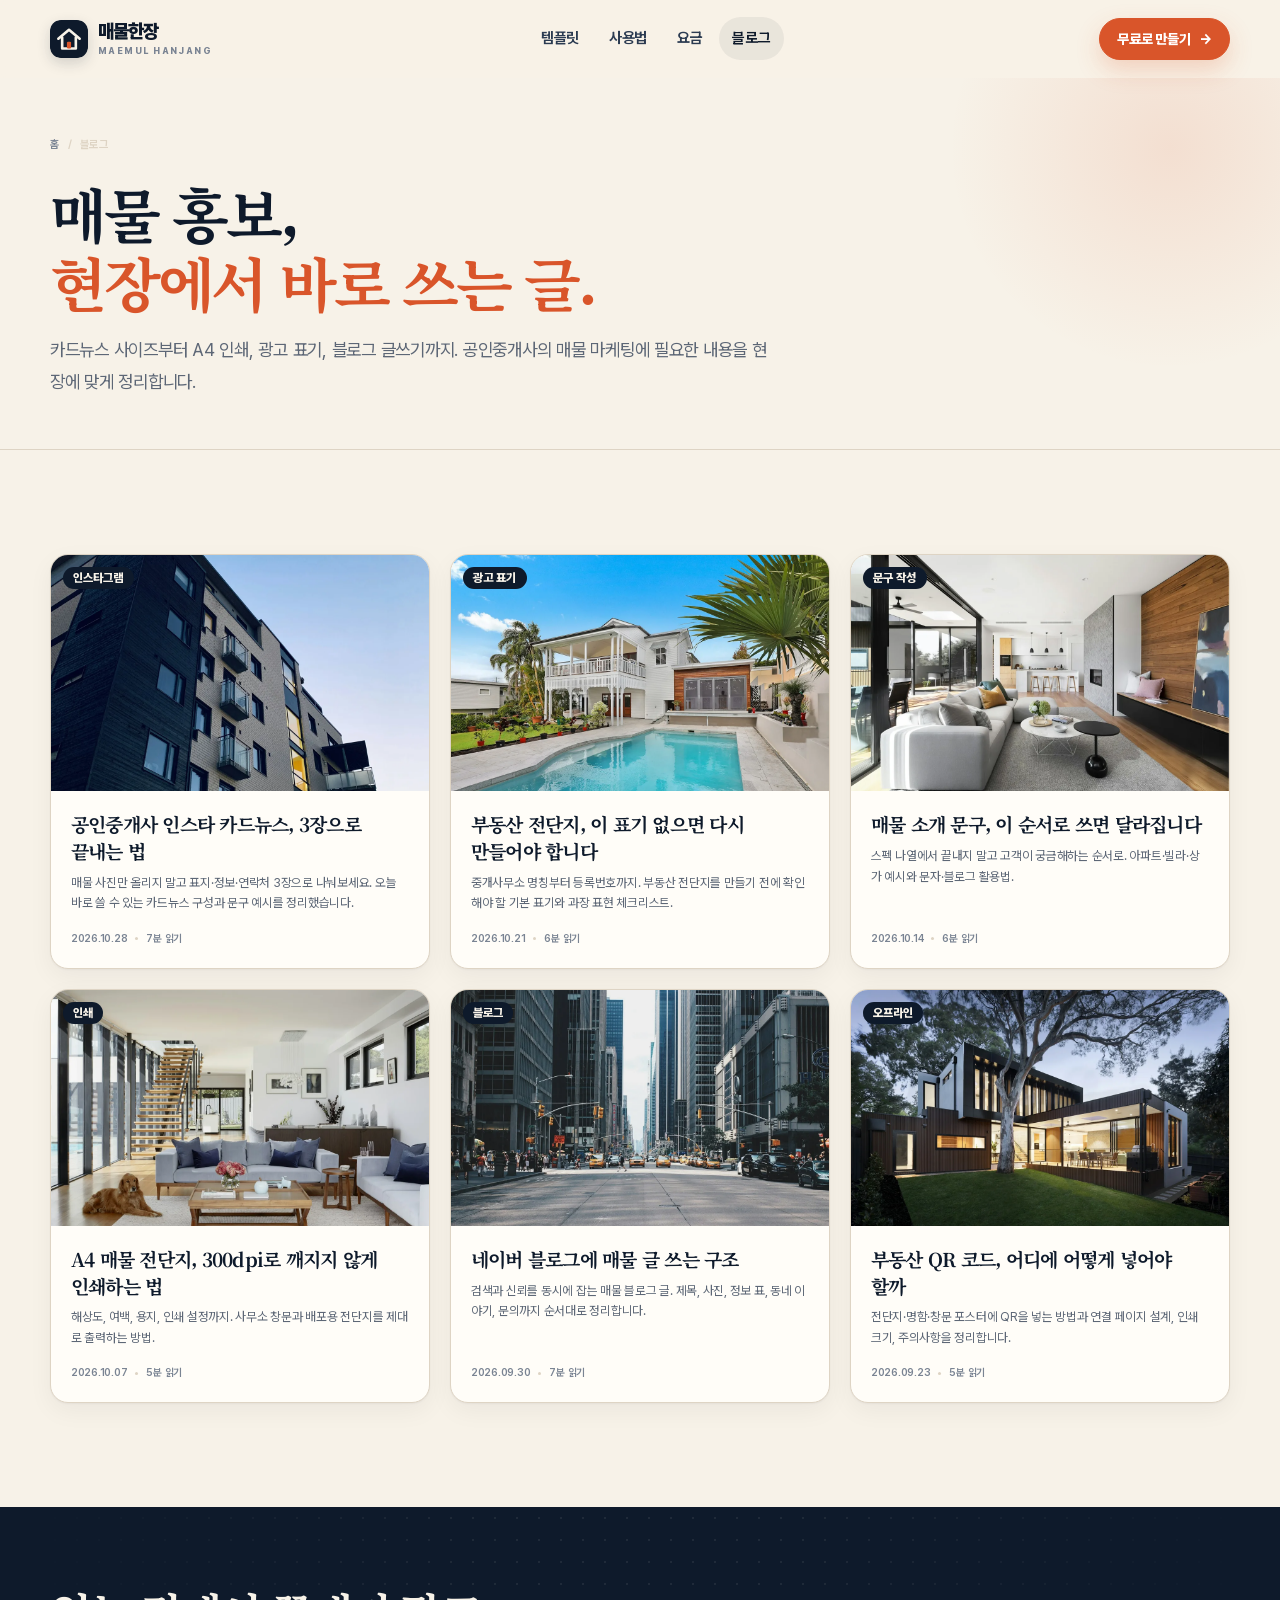
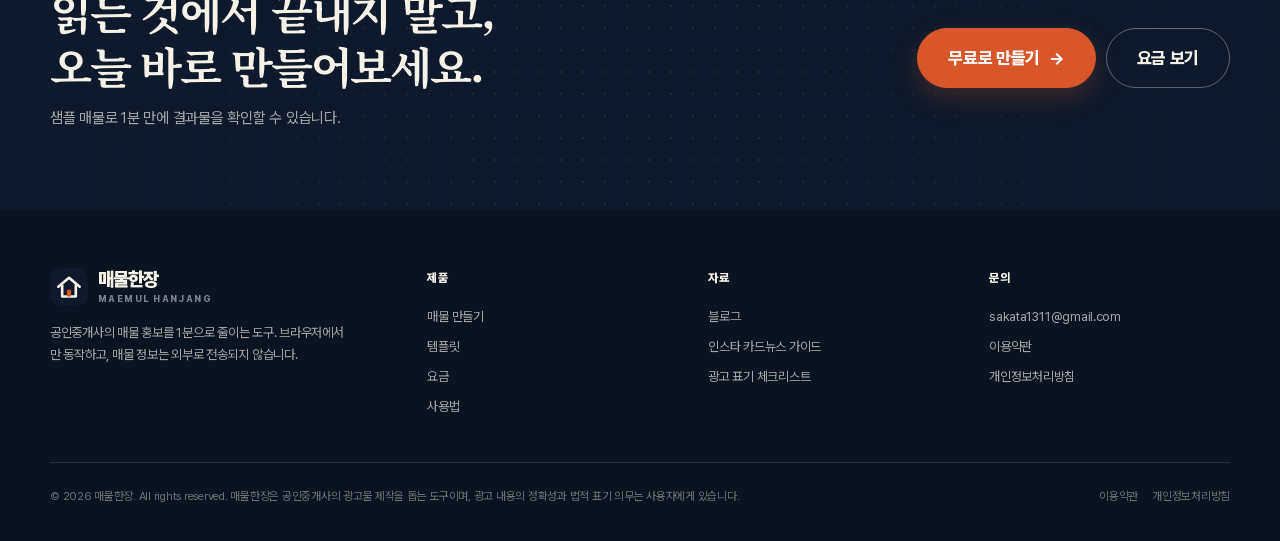
==== commit a1224699: "Use sakata1311@gmail.com as the public contact email" ====
--- a/blog/index.html
+++ b/blog/index.html
@@ -6,25 +6,25 @@
   <title>블로그 | 매물한장 — 매물 홍보·전단지·카드뉴스 가이드</title>
   <meta name="description" content="공인중개사를 위한 매물 카드뉴스, A4 전단지, 블로그 글쓰기, 광고 표기 가이드를 정리합니다.">
   <meta name="robots" content="index,follow">
-  <link rel="canonical" href="https://maemulhanjang.com/blog/">
+  <link rel="canonical" href="https://sakata1311-jpg.github.io/maemulhanjang/blog/">
   <meta property="og:type" content="website">
   <meta property="og:locale" content="ko_KR">
   <meta property="og:site_name" content="매물한장">
   <meta property="og:title" content="블로그 | 매물한장 — 매물 홍보·전단지·카드뉴스 가이드">
   <meta property="og:description" content="공인중개사를 위한 매물 카드뉴스, A4 전단지, 블로그 글쓰기, 광고 표기 가이드를 정리합니다.">
-  <meta property="og:url" content="https://maemulhanjang.com/blog/">
-  <meta property="og:image" content="https://maemulhanjang.com/assets/img/og.png">
+  <meta property="og:url" content="https://sakata1311-jpg.github.io/maemulhanjang/blog/">
+  <meta property="og:image" content="https://sakata1311-jpg.github.io/maemulhanjang/assets/img/og.png">
   <meta name="twitter:card" content="summary_large_image">
   <meta name="twitter:title" content="블로그 | 매물한장 — 매물 홍보·전단지·카드뉴스 가이드">
   <meta name="twitter:description" content="공인중개사를 위한 매물 카드뉴스, A4 전단지, 블로그 글쓰기, 광고 표기 가이드를 정리합니다.">
-  <meta name="twitter:image" content="https://maemulhanjang.com/assets/img/og.png">
+  <meta name="twitter:image" content="https://sakata1311-jpg.github.io/maemulhanjang/assets/img/og.png">
   <meta name="theme-color" content="#0e1a2b">
   <link rel="icon" href="../assets/img/favicon.svg" type="image/svg+xml">
   <link rel="preload" href="../assets/fonts/PretendardVariable.woff2" as="font" type="font/woff2" crossorigin>
   <link rel="preconnect" href="https://fonts.googleapis.com">
   <link rel="preconnect" href="https://fonts.gstatic.com" crossorigin>
   <link href="https://fonts.googleapis.com/css2?family=Noto+Serif+KR:wght@500;600;700;900&display=swap" rel="stylesheet">
-  <link rel="stylesheet" href="../assets/css/site.css?v=20261105e">
+  <link rel="stylesheet" href="../assets/css/site.css?v=20261105f">
 </head>
 <body>
   <a class="skip-link" href="#main">본문으로 바로가기</a>
@@ -150,7 +150,7 @@
         </div>
         <div class="footer-col"><h4>제품</h4><a href="../app.html">매물 만들기</a><a href="../templates.html">템플릿</a><a href="../pricing.html">요금</a><a href="../guide.html">사용법</a></div>
         <div class="footer-col"><h4>자료</h4><a href="../blog/index.html">블로그</a><a href="../blog/realtor-instagram-cardnews.html">인스타 카드뉴스 가이드</a><a href="../blog/flyer-required-disclosures.html">광고 표기 체크리스트</a></div>
-        <div class="footer-col"><h4>문의</h4><a href="mailto:hello@maemulhanjang.com" data-contact-email data-contact-text>hello@maemulhanjang.com</a><a href="../legal/terms.html">이용약관</a><a href="../legal/privacy.html">개인정보처리방침</a></div>
+        <div class="footer-col"><h4>문의</h4><a href="mailto:sakata1311@gmail.com" data-contact-email data-contact-text>sakata1311@gmail.com</a><a href="../legal/terms.html">이용약관</a><a href="../legal/privacy.html">개인정보처리방침</a></div>
       </div>
       <div class="footer-bottom">
         <p>© <span data-year>2026</span> 매물한장. All rights reserved. 매물한장은 공인중개사의 광고물 제작을 돕는 도구이며, 광고 내용의 정확성과 법적 표기 의무는 사용자에게 있습니다.</p>
@@ -158,8 +158,8 @@
       </div>
     </div>
   </footer>
-  <script src="../assets/js/config.js?v=20261105e"></script>
-  <script src="../assets/js/common.js?v=20261105e"></script>
-  <script type="application/ld+json">{"@context": "https://schema.org", "@type": "Blog", "name": "매물한장 블로그", "url": "https://maemulhanjang.com/blog/", "description": "공인중개사를 위한 매물 홍보·전단지·카드뉴스·블로그 마케팅 가이드"}</script>
+  <script src="../assets/js/config.js?v=20261105f"></script>
+  <script src="../assets/js/common.js?v=20261105f"></script>
+  <script type="application/ld+json">{"@context": "https://schema.org", "@type": "Blog", "name": "매물한장 블로그", "url": "https://sakata1311-jpg.github.io/maemulhanjang/blog/", "description": "공인중개사를 위한 매물 홍보·전단지·카드뉴스·블로그 마케팅 가이드"}</script>
 </body>
 </html>
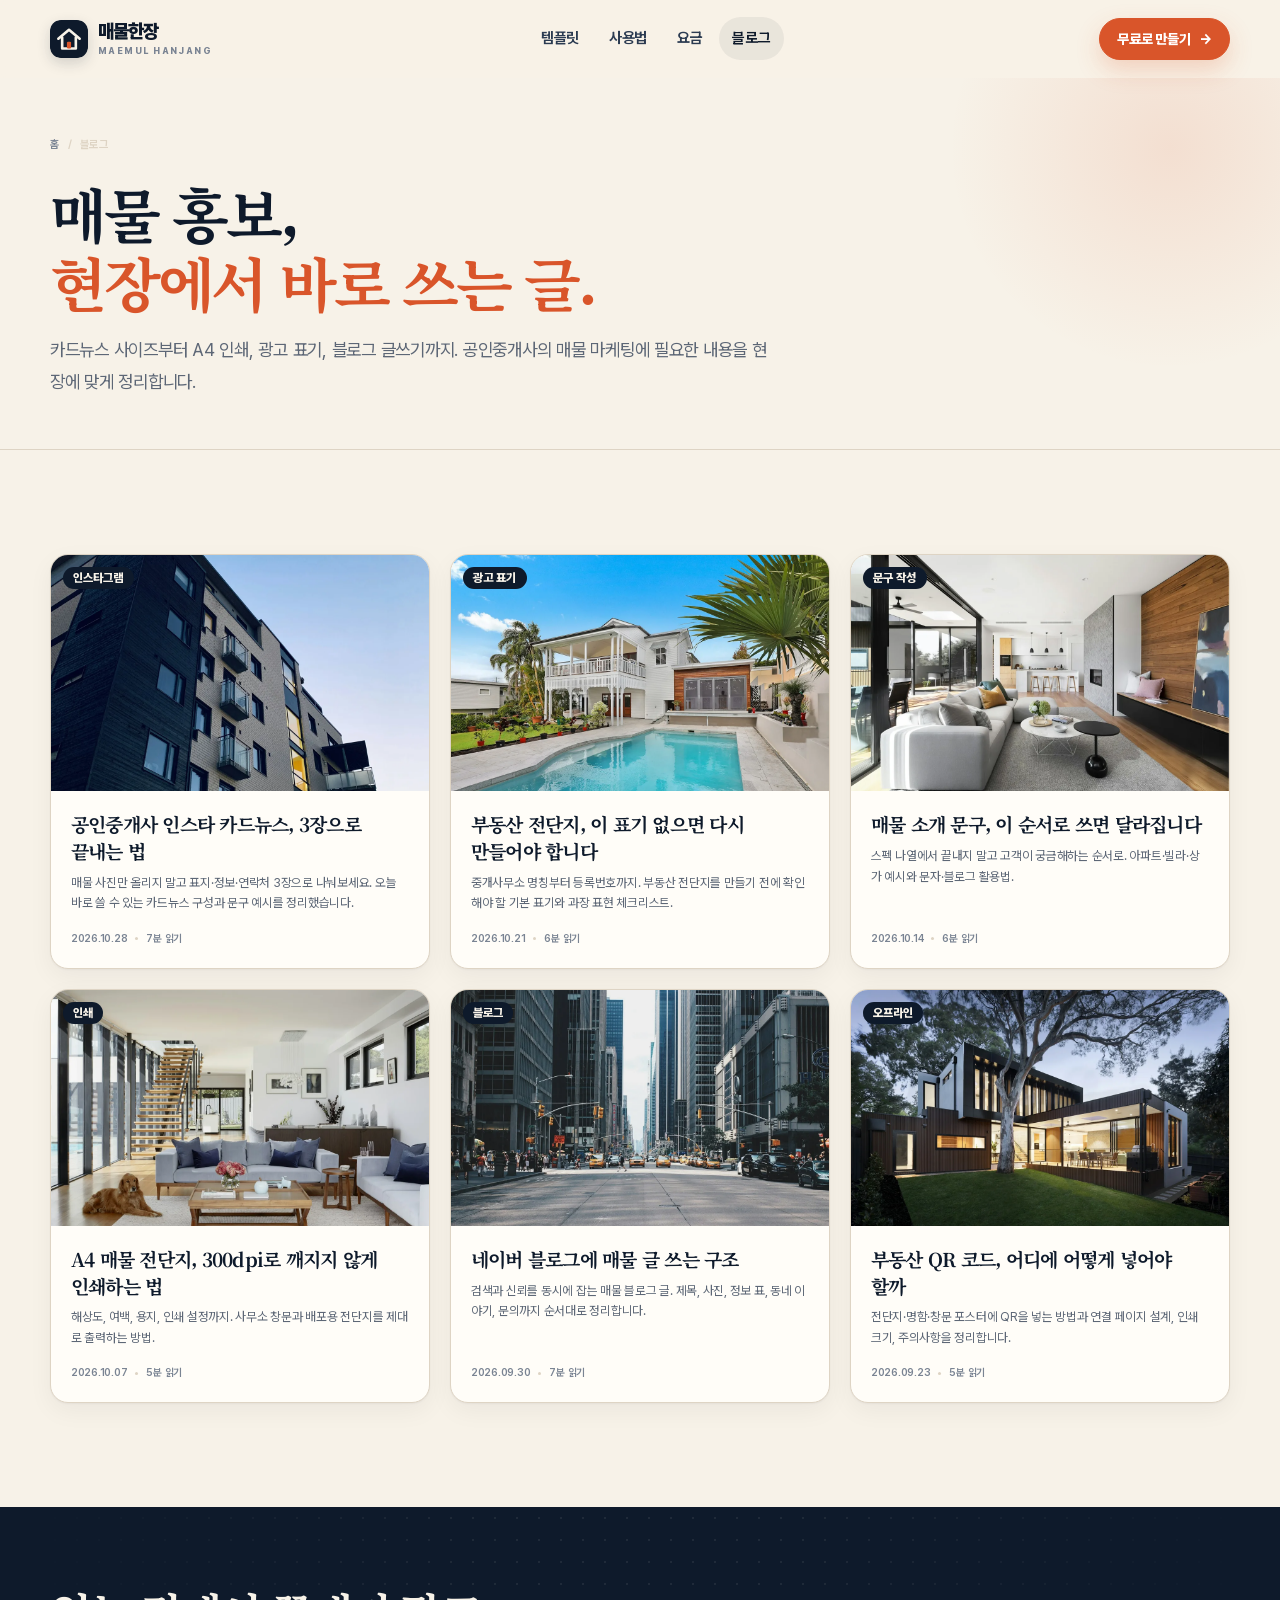
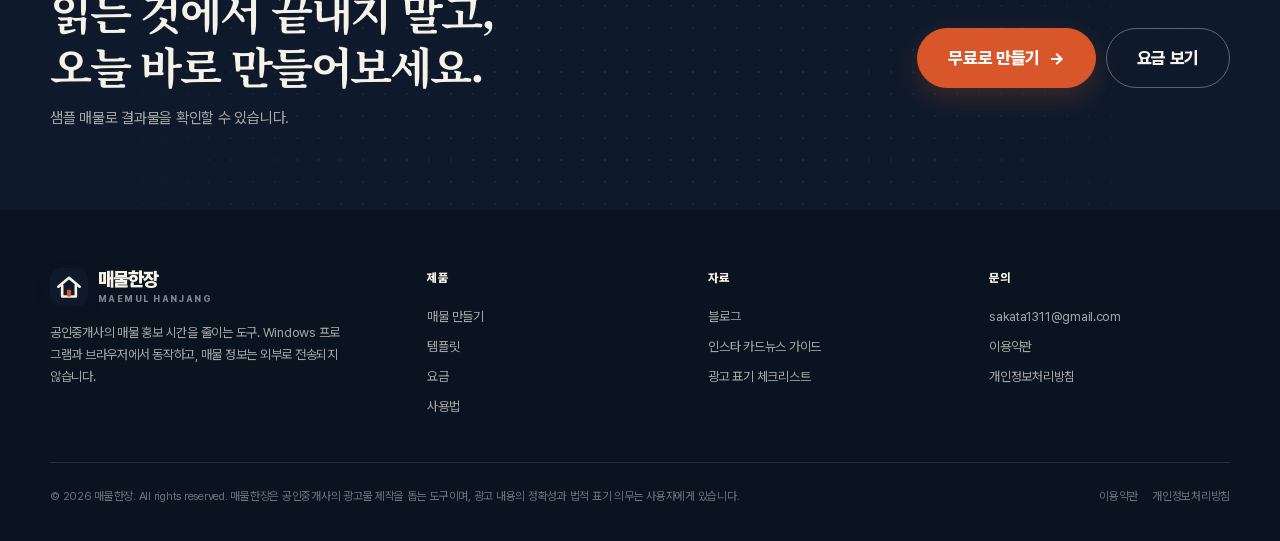
==== commit f42fd720: "Polish program-focused copy and regenerate marketing images" ====
--- a/blog/index.html
+++ b/blog/index.html
@@ -6,25 +6,25 @@
   <title>블로그 | 매물한장 — 매물 홍보·전단지·카드뉴스 가이드</title>
   <meta name="description" content="공인중개사를 위한 매물 카드뉴스, A4 전단지, 블로그 글쓰기, 광고 표기 가이드를 정리합니다.">
   <meta name="robots" content="index,follow">
-  <link rel="canonical" href="https://sakata1311-jpg.github.io/maemulhanjang/blog/">
+  <link rel="canonical" href="https://maemulhanjang.com/blog/">
   <meta property="og:type" content="website">
   <meta property="og:locale" content="ko_KR">
   <meta property="og:site_name" content="매물한장">
   <meta property="og:title" content="블로그 | 매물한장 — 매물 홍보·전단지·카드뉴스 가이드">
   <meta property="og:description" content="공인중개사를 위한 매물 카드뉴스, A4 전단지, 블로그 글쓰기, 광고 표기 가이드를 정리합니다.">
-  <meta property="og:url" content="https://sakata1311-jpg.github.io/maemulhanjang/blog/">
-  <meta property="og:image" content="https://sakata1311-jpg.github.io/maemulhanjang/assets/img/og.png">
+  <meta property="og:url" content="https://maemulhanjang.com/blog/">
+  <meta property="og:image" content="https://maemulhanjang.com/assets/img/og.png">
   <meta name="twitter:card" content="summary_large_image">
   <meta name="twitter:title" content="블로그 | 매물한장 — 매물 홍보·전단지·카드뉴스 가이드">
   <meta name="twitter:description" content="공인중개사를 위한 매물 카드뉴스, A4 전단지, 블로그 글쓰기, 광고 표기 가이드를 정리합니다.">
-  <meta name="twitter:image" content="https://sakata1311-jpg.github.io/maemulhanjang/assets/img/og.png">
+  <meta name="twitter:image" content="https://maemulhanjang.com/assets/img/og.png">
   <meta name="theme-color" content="#0e1a2b">
   <link rel="icon" href="../assets/img/favicon.svg" type="image/svg+xml">
   <link rel="preload" href="../assets/fonts/PretendardVariable.woff2" as="font" type="font/woff2" crossorigin>
   <link rel="preconnect" href="https://fonts.googleapis.com">
   <link rel="preconnect" href="https://fonts.gstatic.com" crossorigin>
   <link href="https://fonts.googleapis.com/css2?family=Noto+Serif+KR:wght@500;600;700;900&display=swap" rel="stylesheet">
-  <link rel="stylesheet" href="../assets/css/site.css?v=20261105f">
+  <link rel="stylesheet" href="../assets/css/site.css">
 </head>
 <body>
   <a class="skip-link" href="#main">본문으로 바로가기</a>
@@ -133,7 +133,7 @@
     </section>
     <section class="cta-band">
       <div class="wrap cta-inner">
-        <div><h2>읽는 것에서 끝내지 말고,<br>오늘 바로 만들어보세요.</h2><p>샘플 매물로 1분 만에 결과물을 확인할 수 있습니다.</p></div>
+        <div><h2>읽는 것에서 끝내지 말고,<br>오늘 바로 만들어보세요.</h2><p>샘플 매물로 결과물을 확인할 수 있습니다.</p></div>
         <div class="cta-actions"><a class="btn btn-primary btn-lg" href="../app.html">무료로 만들기 <span class="arrow">→</span></a><a class="btn btn-outline-light btn-lg" href="../pricing.html">요금 보기</a></div>
       </div>
     </section>
@@ -146,7 +146,7 @@
             <img class="brand-mark" src="../assets/img/logo-mark.svg" alt="" width="38" height="38">
             <span class="brand-word"><strong style="color:var(--paper)">매물한장</strong><span>MAEMUL HANJANG</span></span>
           </a>
-          <p>공인중개사의 매물 홍보를 1분으로 줄이는 도구. 브라우저에서만 동작하고, 매물 정보는 외부로 전송되지 않습니다.</p>
+          <p>공인중개사의 매물 홍보 시간을 줄이는 도구. Windows 프로그램과 브라우저에서 동작하고, 매물 정보는 외부로 전송되지 않습니다.</p>
         </div>
         <div class="footer-col"><h4>제품</h4><a href="../app.html">매물 만들기</a><a href="../templates.html">템플릿</a><a href="../pricing.html">요금</a><a href="../guide.html">사용법</a></div>
         <div class="footer-col"><h4>자료</h4><a href="../blog/index.html">블로그</a><a href="../blog/realtor-instagram-cardnews.html">인스타 카드뉴스 가이드</a><a href="../blog/flyer-required-disclosures.html">광고 표기 체크리스트</a></div>
@@ -158,8 +158,8 @@
       </div>
     </div>
   </footer>
-  <script src="../assets/js/config.js?v=20261105f"></script>
-  <script src="../assets/js/common.js?v=20261105f"></script>
-  <script type="application/ld+json">{"@context": "https://schema.org", "@type": "Blog", "name": "매물한장 블로그", "url": "https://sakata1311-jpg.github.io/maemulhanjang/blog/", "description": "공인중개사를 위한 매물 홍보·전단지·카드뉴스·블로그 마케팅 가이드"}</script>
+  <script src="../assets/js/config.js"></script>
+  <script src="../assets/js/common.js"></script>
+  <script type="application/ld+json">{"@context": "https://schema.org", "@type": "Blog", "name": "매물한장 블로그", "url": "https://maemulhanjang.com/blog/", "description": "공인중개사를 위한 매물 홍보·전단지·카드뉴스·블로그 마케팅 가이드"}</script>
 </body>
 </html>
--- a/assets/css/site.css
+++ b/assets/css/site.css
@@ -1221,18 +1221,22 @@
 
 .pricing-grid {
   display: grid;
-  grid-template-columns: 0.92fr 1.08fr;
-  gap: 22px;
+  grid-template-columns: repeat(3, 1fr);
+  gap: 18px;
   align-items: stretch;
-  max-width: 940px;
+  max-width: 1120px;
   margin-inline: auto;
+}
+
+.pricing-grid--three {
+  grid-template-columns: repeat(3, 1fr);
 }
 
 .price-card {
   position: relative;
   display: flex;
   flex-direction: column;
-  padding: 36px 34px;
+  padding: 30px 26px;
   border: 1px solid var(--line);
   border-radius: var(--radius-lg);
   background: var(--white);
@@ -1284,7 +1288,7 @@
 .price-amount strong {
   flex: 0 0 auto;
   font-family: var(--font-serif);
-  font-size: clamp(38px, 4vw, 52px);
+  font-size: clamp(34px, 3.2vw, 44px);
   font-weight: 700;
   letter-spacing: -0.05em;
   line-height: 1;
@@ -1313,9 +1317,9 @@
 
 .price-list {
   display: grid;
-  gap: 11px;
-  margin: 28px 0 32px;
-  font-size: 14px;
+  gap: 9px;
+  margin: 22px 0 24px;
+  font-size: 13px;
   font-weight: 600;
 }
 
@@ -1384,7 +1388,7 @@
   align-items: center;
   justify-content: space-between;
   gap: 18px;
-  max-width: 940px;
+  max-width: 1120px;
   margin: 0 auto 22px;
   padding: 13px 20px;
   border: 1px dashed rgba(217, 85, 42, 0.45);
